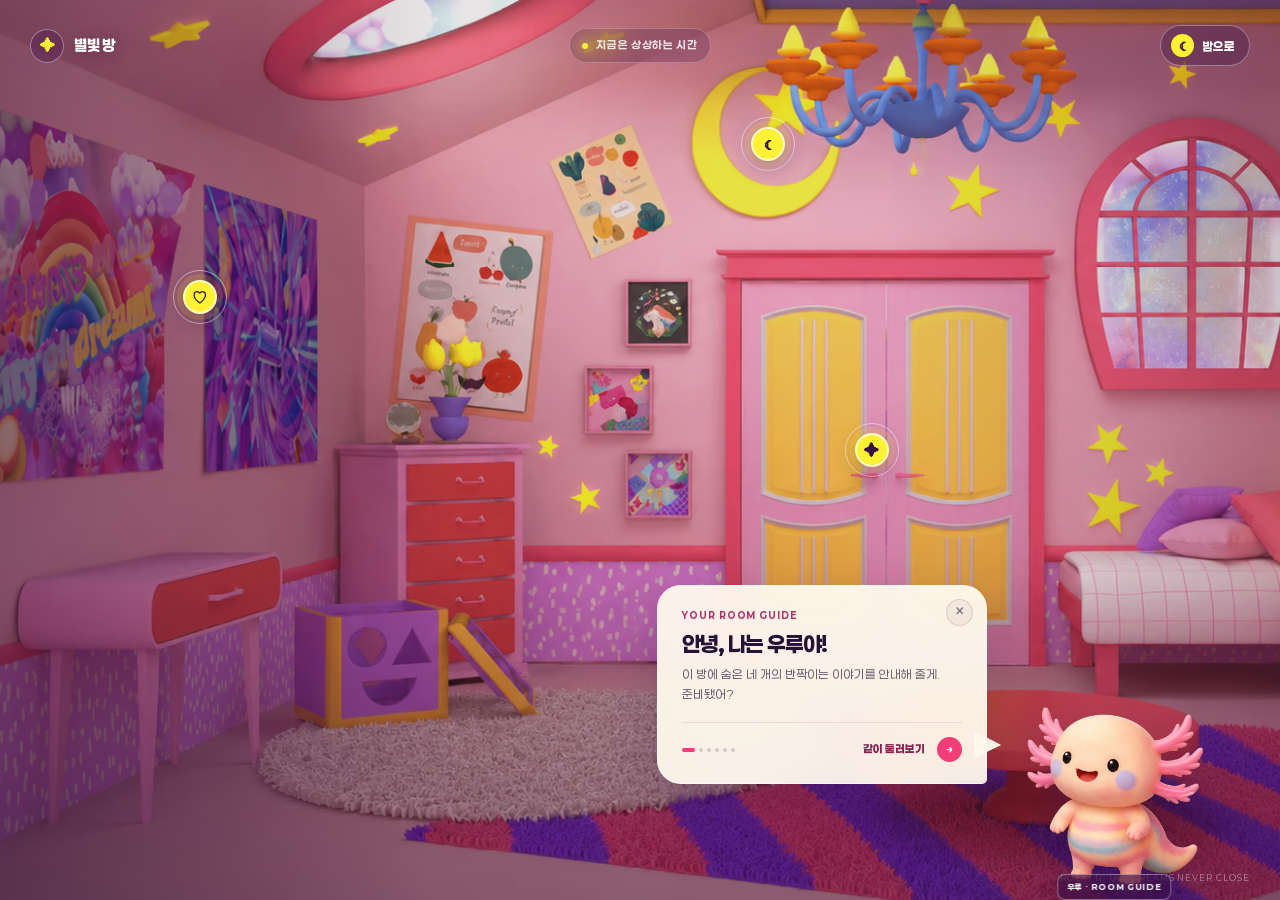
==== index.html @ 1eb63dc4 "Deploy Uru's starlight room" ====
<!DOCTYPE html><html lang="ko"><head><meta charSet="utf-8"/><meta name="viewport" content="width=device-width, initial-scale=1"/><link rel="stylesheet" href="/_next/static/chunks/13curycet.pk..css" data-precedence="next"/><link rel="preload" as="script" fetchPriority="low" href="/_next/static/chunks/0ht900cau6_ur.js"/><script src="/_next/static/chunks/0t2z5hkh7v~~b.js" async=""></script><script src="/_next/static/chunks/07lhk_q6pmm3r.js" async=""></script><script src="/_next/static/chunks/turbopack-0cek.dh0dqtgy.js" async=""></script><script src="/_next/static/chunks/0dbhjjzl8qfwv.js" async=""></script><script src="/_next/static/chunks/0el1u12swru8d.js" async=""></script><title>별빛 방 — 우루와 마음껏 상상하는 공간</title><meta name="description" content="우파루파 우루와 함께 달빛과 색깔이 말을 거는 인터랙티브 별빛 방을 둘러보세요."/><link rel="shortcut icon" href="/favicon.png"/><link rel="icon" href="/favicon.png"/><script src="/_next/static/chunks/03~yq9q893hmn.js" noModule=""></script></head><body><div hidden=""><!--$--><!--/$--></div><main class="room-page  guide-talking"><div class="room-viewport"><div class="room-stage" id="room" aria-label="별빛 방 전경"><picture><source srcSet="/starlight-room.avif" type="image/avif"/><source srcSet="/starlight-room.webp" type="image/webp"/><img class="room-image" src="/starlight-room.png" width="1672" height="941" loading="eager" fetchPriority="high" decoding="async" alt="달과 별, 알록달록한 그림으로 꾸며진 분홍빛 상상 속 방"/></picture><div class="color-wash" aria-hidden="true"></div><div class="lamp-glow" aria-hidden="true"></div><div class="sparkles" aria-hidden="true"><i class="sparkle sparkle-one">✦</i><i class="sparkle sparkle-two">✦</i><i class="sparkle sparkle-three">✦</i><i class="sparkle sparkle-four">✦</i></div><button class="hotspot " data-spot="moon" style="left:48%;top:16%;animation-delay:0s" type="button" aria-label="달빛 편지 열기"><span class="hotspot-ring"></span><span class="hotspot-dot">☾</span><span class="hotspot-label">달빛 편지</span></button><button class="hotspot " data-spot="wardrobe" style="left:54.5%;top:50%;animation-delay:0.35s" type="button" aria-label="상상의 옷장 열기"><span class="hotspot-ring"></span><span class="hotspot-dot">✦</span><span class="hotspot-label">상상의 옷장</span></button><button class="hotspot " data-spot="lamp" style="left:85.2%;top:56.5%;animation-delay:0.7s" type="button" aria-label="꿈꾸는 램프 열기"><span class="hotspot-ring"></span><span class="hotspot-dot">☀</span><span class="hotspot-label">꿈꾸는 램프</span></button><button class="hotspot " data-spot="gallery" style="left:12.5%;top:33%;animation-delay:1.0499999999999998s" type="button" aria-label="마음의 갤러리 열기"><span class="hotspot-ring"></span><span class="hotspot-dot">♡</span><span class="hotspot-label">마음의 갤러리</span></button></div></div><header class="topbar"><a class="brand" href="#room" aria-label="별빛 방 처음으로"><span class="brand-mark">✦</span><span>별빛 방</span></a><p class="room-status"><span></span> 지금은 상상하는 시간</p><button class="mode-toggle" type="button" aria-pressed="false" aria-label="밤 모드로 보기"><span aria-hidden="true">☾</span>밤으로</button></header><section class="welcome-card is-hidden" aria-label="별빛 방 소개"><p class="eyebrow">WELCOME TO MY LITTLE UNIVERSE</p><h1>오늘도,<br/>마음껏 상상해</h1><p class="welcome-copy">달빛이 번지고 색깔이 말을 거는 곳.<br/> 반짝이는 네 곳을 찾아 눌러보세요.</p><button class="explore-button" type="button">첫 번째 별 찾기 <span aria-hidden="true">↗</span></button></section><aside class="story-card " aria-live="polite" aria-hidden="true"></aside><div class="room-guide  is-speaking"><section class="guide-bubble" aria-live="polite" aria-label="우루의 방 안내"><button class="guide-close" type="button" aria-label="우루 안내 접기">×</button><div class="guide-mobile-header" aria-hidden="true"><span class="guide-mobile-avatar"><picture><source srcSet="/axolotl-guide.avif" type="image/avif"/><img src="/axolotl-guide.webp" width="768" height="768" decoding="async" alt=""/></picture></span><span>우루의 방 안내</span></div><p class="guide-kicker">YOUR ROOM GUIDE</p><h2>안녕, 나는 우루야!</h2><p class="guide-copy">이 방에 숨은 네 개의 반짝이는 이야기를 안내해 줄게. 준비됐어?</p><div class="guide-actions"><div class="guide-progress" aria-label="안내 1단계, 총 6단계"><span class="is-current"></span><span class=""></span><span class=""></span><span class=""></span><span class=""></span><span class=""></span></div><button class="guide-next" type="button">같이 둘러보기<!-- --> <span aria-hidden="true">→</span></button></div></section><button class="guide-character" type="button" aria-expanded="true" aria-label="우루 안내 접기"><span class="guide-name">우루 · ROOM GUIDE</span><picture><source srcSet="/axolotl-guide.avif" type="image/avif"/><img src="/axolotl-guide.webp" width="768" height="768" loading="eager" decoding="async" alt="웃으며 별빛 방을 안내하는 우파루파 우루"/></picture></button></div><div class="drag-hint" aria-hidden="true"><span>←</span> 방을 밀어 둘러보세요 <span>→</span></div><p class="signature">ROOM № 08 · DREAMS NEVER CLOSE</p></main><!--$--><!--/$--><script src="/_next/static/chunks/0ht900cau6_ur.js" id="_R_" async=""></script><script>(self.__next_f=self.__next_f||[]).push([0])</script><script>self.__next_f.push([1,"1:\"$Sreact.fragment\"\n2:I[39756,[\"/_next/static/chunks/0dbhjjzl8qfwv.js\"],\"default\"]\n3:I[37457,[\"/_next/static/chunks/0dbhjjzl8qfwv.js\"],\"default\"]\n4:I[47257,[\"/_next/static/chunks/0dbhjjzl8qfwv.js\"],\"ClientPageRoot\"]\n5:I[31713,[\"/_next/static/chunks/0dbhjjzl8qfwv.js\",\"/_next/static/chunks/0el1u12swru8d.js\"],\"default\"]\n8:I[97367,[\"/_next/static/chunks/0dbhjjzl8qfwv.js\"],\"OutletBoundary\"]\n9:\"$Sreact.suspense\"\nb:I[97367,[\"/_next/static/chunks/0dbhjjzl8qfwv.js\"],\"ViewportBoundary\"]\nd:I[97367,[\"/_next/static/chunks/0dbhjjzl8qfwv.js\"],\"MetadataBoundary\"]\nf:I[68027,[\"/_next/static/chunks/0dbhjjzl8qfwv.js\"],\"default\",1]\n:HL[\"/_next/static/chunks/13curycet.pk..css\",\"style\"]\n"])</script><script>self.__next_f.push([1,"0:{\"P\":null,\"c\":[\"\",\"\"],\"q\":\"\",\"i\":false,\"f\":[[[\"\",{\"children\":[\"__PAGE__\",{}]},\"$undefined\",\"$undefined\",16],[[\"$\",\"$1\",\"c\",{\"children\":[[[\"$\",\"link\",\"0\",{\"rel\":\"stylesheet\",\"href\":\"/_next/static/chunks/13curycet.pk..css\",\"precedence\":\"next\",\"crossOrigin\":\"$undefined\",\"nonce\":\"$undefined\"}],[\"$\",\"script\",\"script-0\",{\"src\":\"/_next/static/chunks/0dbhjjzl8qfwv.js\",\"async\":true,\"nonce\":\"$undefined\"}]],[\"$\",\"html\",null,{\"lang\":\"ko\",\"children\":[\"$\",\"body\",null,{\"children\":[\"$\",\"$L2\",null,{\"parallelRouterKey\":\"children\",\"error\":\"$undefined\",\"errorStyles\":\"$undefined\",\"errorScripts\":\"$undefined\",\"template\":[\"$\",\"$L3\",null,{}],\"templateStyles\":\"$undefined\",\"templateScripts\":\"$undefined\",\"notFound\":[[[\"$\",\"title\",null,{\"children\":\"404: This page could not be found.\"}],[\"$\",\"div\",null,{\"style\":{\"fontFamily\":\"system-ui,\\\"Segoe UI\\\",Roboto,Helvetica,Arial,sans-serif,\\\"Apple Color Emoji\\\",\\\"Segoe UI Emoji\\\"\",\"height\":\"100vh\",\"textAlign\":\"center\",\"display\":\"flex\",\"flexDirection\":\"column\",\"alignItems\":\"center\",\"justifyContent\":\"center\"},\"children\":[\"$\",\"div\",null,{\"children\":[[\"$\",\"style\",null,{\"dangerouslySetInnerHTML\":{\"__html\":\"body{color:#000;background:#fff;margin:0}.next-error-h1{border-right:1px solid rgba(0,0,0,.3)}@media (prefers-color-scheme:dark){body{color:#fff;background:#000}.next-error-h1{border-right:1px solid rgba(255,255,255,.3)}}\"}}],[\"$\",\"h1\",null,{\"className\":\"next-error-h1\",\"style\":{\"display\":\"inline-block\",\"margin\":\"0 20px 0 0\",\"padding\":\"0 23px 0 0\",\"fontSize\":24,\"fontWeight\":500,\"verticalAlign\":\"top\",\"lineHeight\":\"49px\"},\"children\":404}],[\"$\",\"div\",null,{\"style\":{\"display\":\"inline-block\"},\"children\":[\"$\",\"h2\",null,{\"style\":{\"fontSize\":14,\"fontWeight\":400,\"lineHeight\":\"49px\",\"margin\":0},\"children\":\"This page could not be found.\"}]}]]}]}]],[]],\"forbidden\":\"$undefined\",\"unauthorized\":\"$undefined\"}]}]}]]}],{\"children\":[[\"$\",\"$1\",\"c\",{\"children\":[[\"$\",\"$L4\",null,{\"Component\":\"$5\",\"serverProvidedParams\":{\"searchParams\":{},\"params\":{},\"promises\":[\"$@6\",\"$@7\"]}}],[[\"$\",\"script\",\"script-0\",{\"src\":\"/_next/static/chunks/0el1u12swru8d.js\",\"async\":true,\"nonce\":\"$undefined\"}]],[\"$\",\"$L8\",null,{\"children\":[\"$\",\"$9\",null,{\"name\":\"Next.MetadataOutlet\",\"children\":\"$@a\"}]}]]}],{},null,false,null]},null,false,null],[\"$\",\"$1\",\"h\",{\"children\":[null,[\"$\",\"$Lb\",null,{\"children\":\"$Lc\"}],[\"$\",\"div\",null,{\"hidden\":true,\"children\":[\"$\",\"$Ld\",null,{\"children\":[\"$\",\"$9\",null,{\"name\":\"Next.Metadata\",\"children\":\"$Le\"}]}]}],null]}],false]],\"m\":\"$undefined\",\"G\":[\"$f\",[[\"$\",\"link\",\"0\",{\"rel\":\"stylesheet\",\"href\":\"/_next/static/chunks/13curycet.pk..css\",\"precedence\":\"next\",\"crossOrigin\":\"$undefined\",\"nonce\":\"$undefined\"}]]],\"S\":true,\"h\":null,\"s\":\"$undefined\",\"l\":\"$undefined\",\"p\":\"$undefined\",\"d\":\"$undefined\",\"b\":\"lAg474sXfa2B7hm8dkRuy\"}\n"])</script><script>self.__next_f.push([1,"6:{}\n7:\"$0:f:0:1:1:children:0:props:children:0:props:serverProvidedParams:params\"\n"])</script><script>self.__next_f.push([1,"c:[[\"$\",\"meta\",\"0\",{\"charSet\":\"utf-8\"}],[\"$\",\"meta\",\"1\",{\"name\":\"viewport\",\"content\":\"width=device-width, initial-scale=1\"}]]\n"])</script><script>self.__next_f.push([1,"10:I[27201,[\"/_next/static/chunks/0dbhjjzl8qfwv.js\"],\"IconMark\"]\na:null\ne:[[\"$\",\"title\",\"0\",{\"children\":\"별빛 방 — 우루와 마음껏 상상하는 공간\"}],[\"$\",\"meta\",\"1\",{\"name\":\"description\",\"content\":\"우파루파 우루와 함께 달빛과 색깔이 말을 거는 인터랙티브 별빛 방을 둘러보세요.\"}],[\"$\",\"link\",\"2\",{\"rel\":\"shortcut icon\",\"href\":\"/favicon.png\"}],[\"$\",\"link\",\"3\",{\"rel\":\"icon\",\"href\":\"/favicon.png\"}],[\"$\",\"$L10\",\"4\",{}]]\n"])</script></body></html>
---- _next/static/chunks/13curycet.pk..css ----
@layer theme{:root,:host{--font-sans:ui-sans-serif, system-ui, sans-serif, "Apple Color Emoji", "Segoe UI Emoji", "Segoe UI Symbol", "Noto Color Emoji";--font-mono:ui-monospace, SFMono-Regular, Menlo, Monaco, Consolas, "Liberation Mono", "Courier New", monospace;--spacing:.25rem;--default-font-family:var(--font-sans);--default-mono-font-family:var(--font-mono)}}@layer base{*,:after,:before,::backdrop{box-sizing:border-box;border:0 solid;margin:0;padding:0}::file-selector-button{box-sizing:border-box;border:0 solid;margin:0;padding:0}html,:host{-webkit-text-size-adjust:100%;tab-size:4;line-height:1.5;font-family:var(--default-font-family,ui-sans-serif, system-ui, sans-serif, "Apple Color Emoji", "Segoe UI Emoji", "Segoe UI Symbol", "Noto Color Emoji");font-feature-settings:var(--default-font-feature-settings,normal);font-variation-settings:var(--default-font-variation-settings,normal);-webkit-tap-highlight-color:transparent}hr{height:0;color:inherit;border-top-width:1px}abbr:where([title]){-webkit-text-decoration:underline dotted;text-decoration:underline dotted}h1,h2,h3,h4,h5,h6{font-size:inherit;font-weight:inherit}a{color:inherit;-webkit-text-decoration:inherit;-webkit-text-decoration:inherit;-webkit-text-decoration:inherit;-webkit-text-decoration:inherit;text-decoration:inherit}b,strong{font-weight:bolder}code,kbd,samp,pre{font-family:var(--default-mono-font-family,ui-monospace, SFMono-Regular, Menlo, Monaco, Consolas, "Liberation Mono", "Courier New", monospace);font-feature-settings:var(--default-mono-font-feature-settings,normal);font-variation-settings:var(--default-mono-font-variation-settings,normal);font-size:1em}small{font-size:80%}sub,sup{vertical-align:baseline;font-size:75%;line-height:0;position:relative}sub{bottom:-.25em}sup{top:-.5em}table{text-indent:0;border-color:inherit;border-collapse:collapse}:-moz-focusring{outline:auto}progress{vertical-align:baseline}summary{display:list-item}ol,ul,menu{list-style:none}img,svg,video,canvas,audio,iframe,embed,object{vertical-align:middle;display:block}img,video{max-width:100%;height:auto}button,input,select,optgroup,textarea{font:inherit;font-feature-settings:inherit;font-variation-settings:inherit;letter-spacing:inherit;color:inherit;opacity:1;background-color:#0000;border-radius:0}::file-selector-button{font:inherit;font-feature-settings:inherit;font-variation-settings:inherit;letter-spacing:inherit;color:inherit;opacity:1;background-color:#0000;border-radius:0}:where(select:is([multiple],[size])) optgroup{font-weight:bolder}:where(select:is([multiple],[size])) optgroup option{padding-inline-start:20px}::file-selector-button{margin-inline-end:4px}::placeholder{opacity:1}@supports (not ((-webkit-appearance:-apple-pay-button))) or (contain-intrinsic-size:1px){::placeholder{color:currentColor}@supports (color:color-mix(in lab, red, red)){::placeholder{color:color-mix(in oklab, currentcolor 50%, transparent)}}}textarea{resize:vertical}::-webkit-search-decoration{-webkit-appearance:none}::-webkit-date-and-time-value{min-height:1lh;text-align:inherit}::-webkit-datetime-edit{display:inline-flex}::-webkit-datetime-edit-fields-wrapper{padding:0}::-webkit-datetime-edit{padding-block:0}::-webkit-datetime-edit-year-field{padding-block:0}::-webkit-datetime-edit-month-field{padding-block:0}::-webkit-datetime-edit-day-field{padding-block:0}::-webkit-datetime-edit-hour-field{padding-block:0}::-webkit-datetime-edit-minute-field{padding-block:0}::-webkit-datetime-edit-second-field{padding-block:0}::-webkit-datetime-edit-millisecond-field{padding-block:0}::-webkit-datetime-edit-meridiem-field{padding-block:0}::-webkit-calendar-picker-indicator{line-height:1}:-moz-ui-invalid{box-shadow:none}button,input:where([type=button],[type=reset],[type=submit]){appearance:button}::file-selector-button{appearance:button}::-webkit-inner-spin-button{height:auto}::-webkit-outer-spin-button{height:auto}[hidden]:where(:not([hidden=until-found])){display:none!important}}@layer components;@layer utilities{.static{position:static}.start{inset-inline-start:var(--spacing)}.table{display:table}.resize{resize:both}}@font-face{font-family:Paperlogy;src:url(/fonts/Paperlogy-4Regular.woff2)format("woff2");font-style:normal;font-weight:400;font-display:swap}@font-face{font-family:Paperlogy;src:url(/fonts/Paperlogy-5Medium.woff2)format("woff2");font-style:normal;font-weight:500;font-display:swap}@font-face{font-family:Paperlogy;src:url(/fonts/Paperlogy-6SemiBold.woff2)format("woff2");font-style:normal;font-weight:600;font-display:swap}@font-face{font-family:Paperlogy;src:url(/fonts/Paperlogy-7Bold.woff2)format("woff2");font-style:normal;font-weight:700;font-display:swap}@font-face{font-family:Paperlogy;src:url(/fonts/Paperlogy-8ExtraBold.woff2)format("woff2");font-style:normal;font-weight:800;font-display:swap}:root{--ink:#251236;--cream:#fff8ed;--pink:#f23e78;--yellow:#fff134;--purple:#7332b8}*{box-sizing:border-box}html,body{min-height:100%;margin:0}body{color:var(--cream);background:#321242;font-family:Paperlogy,Apple SD Gothic Neo,Noto Sans KR,sans-serif}button,a{-webkit-tap-highlight-color:transparent}button{font:inherit}.room-page{isolation:isolate;background:#d77891;height:100svh;min-height:600px;position:relative;overflow:hidden}.room-page:after{z-index:4;pointer-events:none;content:"";background:linear-gradient(90deg,#1e082b61 0%,#0000 34% 69%,#1c062824 100%),linear-gradient(#0000 64%,#19072459 100%);transition:background .8s,opacity .8s;position:absolute;inset:0}.room-viewport{scrollbar-width:none;position:absolute;inset:0;overflow:hidden}.room-viewport::-webkit-scrollbar{display:none}.room-stage{aspect-ratio:1672/941;width:max(100vw,177.68svh);min-height:100svh;margin-inline:auto;position:relative;overflow:hidden}.room-image{z-index:0;object-fit:cover;filter:saturate(.96)contrast(1.02)brightness(.9);width:100%;height:100%;transition:filter 1s,transform 1.5s cubic-bezier(.22,1,.36,1);position:absolute;inset:0;transform:scale(1.015)}.color-wash{z-index:1;pointer-events:none;mix-blend-mode:color;background:#fb5b8514;transition:background .8s;position:absolute;inset:0}.lamp-glow{z-index:2;aspect-ratio:1;opacity:.25;filter:blur(18px);background:radial-gradient(circle,#fff95bf2 0%,#ffe24c73 30%,#0000 70%);border-radius:50%;width:16%;transition:opacity .8s,transform .8s;position:absolute;top:42%;left:78%}.topbar{z-index:20;grid-template-columns:1fr auto 1fr;align-items:center;gap:24px;width:100%;padding:25px 30px;display:grid;position:absolute;top:0;left:0}.brand{color:#fff;letter-spacing:-.02em;text-shadow:0 2px 16px #35113957;justify-self:start;align-items:center;gap:10px;font-size:15px;font-weight:760;text-decoration:none;display:inline-flex}.brand-mark{width:34px;height:34px;color:var(--yellow);-webkit-backdrop-filter:blur(12px);backdrop-filter:blur(12px);background:#42124e52;border:1px solid #ffffff61;border-radius:50%;place-items:center;display:grid}.room-status{color:#ffffffd6;letter-spacing:.06em;-webkit-backdrop-filter:blur(12px);backdrop-filter:blur(12px);background:#41144d3d;border:1px solid #ffffff3d;border-radius:99px;align-items:center;gap:8px;margin:0;padding:8px 12px;font-size:11px;font-weight:650;display:flex}.room-status span{background:var(--yellow);width:6px;height:6px;box-shadow:0 0 12px var(--yellow);border-radius:50%}.mode-toggle{color:#fff;cursor:pointer;-webkit-backdrop-filter:blur(14px);backdrop-filter:blur(14px);background:#37104457;border:1px solid #ffffff57;border-radius:99px;justify-self:end;align-items:center;gap:8px;min-height:40px;padding:8px 14px 8px 10px;font-size:12px;font-weight:720;transition:background .25s,transform .25s;display:flex}.mode-toggle span{color:#3f194c;background:var(--yellow);border-radius:50%;place-items:center;width:23px;height:23px;font-size:14px;display:grid}.mode-toggle:hover{background:#37104485;transform:translateY(-2px)}.welcome-card,.story-card{z-index:15;-webkit-backdrop-filter:blur(20px)saturate(1.25);backdrop-filter:blur(20px)saturate(1.25);background:#3b114785;border:1px solid #ffffff57;width:min(408px,100vw - 48px);position:absolute;bottom:34px;box-shadow:0 26px 70px #2e082f47}.welcome-card{transform-origin:0 100%;border-radius:4px 30px 30px;padding:27px 29px 28px;transition:opacity .35s,transform .35s;left:30px}.welcome-card.is-hidden{pointer-events:none;opacity:0;transform:translateY(18px)scale(.97)}.eyebrow{color:#ffe72f;letter-spacing:.13em;margin:0 0 15px;font-family:Paperlogy,sans-serif;font-size:10px;font-weight:750}.welcome-card h1{color:#fffaf4;letter-spacing:-.065em;margin:0;font-size:clamp(35px,3vw,54px);font-weight:790;line-height:1.04}.welcome-copy{color:#ffffffc7;margin:18px 0 22px;font-size:13px;line-height:1.65}.explore-button{color:#361143;background:var(--yellow);cursor:pointer;border:0;border-radius:4px 17px 17px;justify-content:space-between;align-items:center;width:100%;min-height:48px;padding:0 17px;font-size:13px;font-weight:780;transition:transform .25s,background .25s;display:flex;box-shadow:0 10px 30px #ffe5242b}.explore-button:hover{background:#fff65e;transform:translateY(-2px)}.hotspot{z-index:8;color:#351044;cursor:pointer;background:0 0;border:0;border-radius:50%;place-items:center;width:38px;height:38px;padding:0;animation:3.2s ease-in-out infinite spot-bob;display:grid;position:absolute;transform:translate(-50%,-50%)}.hotspot-ring{opacity:.62;border:1px solid #fffc;border-radius:50%;animation:2.5s ease-out infinite spot-pulse;position:absolute;inset:-8px}.hotspot-dot{z-index:1;background:var(--yellow);border:2px solid #ffffffb8;border-radius:50%;place-items:center;width:34px;height:34px;font-size:15px;font-style:normal;font-weight:800;transition:transform .22s,background .22s;display:grid;position:relative;box-shadow:0 8px 22px #310e3d4d,0 0 0 6px #ffee2629}.hotspot-label{opacity:0;color:#fff;letter-spacing:-.02em;pointer-events:none;-webkit-backdrop-filter:blur(8px);backdrop-filter:blur(8px);background:#310d3da3;border:1px solid #ffffff4d;border-radius:9px;width:max-content;padding:7px 10px;font-size:10px;font-weight:680;transition:opacity .2s,transform .2s;position:absolute;top:calc(100% + 13px);left:50%;transform:translate(-50%,-4px)}.hotspot:hover .hotspot-dot,.hotspot.is-active .hotspot-dot{background:#fff875;transform:scale(1.14)rotate(8deg)}.hotspot:hover .hotspot-label,.hotspot:focus-visible .hotspot-label{opacity:1;transform:translate(-50%)}.hotspot:focus-visible,.mode-toggle:focus-visible,.explore-button:focus-visible,.close-button:focus-visible,.story-footer button:focus-visible,.guide-character:focus-visible,.guide-close:focus-visible,.guide-next:focus-visible{outline-offset:4px;outline:3px solid #fff}.story-card{pointer-events:none;opacity:0;border-radius:30px 4px 30px 30px;min-height:310px;padding:27px 29px 25px;transition:opacity .35s,transform .35s;right:30px;transform:translateY(22px)scale(.97)}.story-card.is-open{pointer-events:auto;opacity:1;transform:translateY(0)scale(1)}.close-button{color:#fff;cursor:pointer;background:#ffffff17;border:1px solid #ffffff40;border-radius:50%;place-items:center;width:31px;height:31px;font-size:20px;line-height:1;display:grid;position:absolute;top:18px;right:18px}.story-number{color:#ffffff80;letter-spacing:.12em;margin:0 0 22px;font-family:Paperlogy,sans-serif;font-size:10px}.story-symbol{color:var(--yellow);margin-bottom:9px;font-size:26px;line-height:1;display:block}.story-card h2{color:#fff;letter-spacing:-.055em;margin:0 0 13px;font-size:28px;font-weight:780}.story-card>p:not(.story-number){color:#ffffffc2;min-height:52px;margin:0;font-size:13px;line-height:1.7}.story-footer{border-top:1px solid #ffffff29;justify-content:space-between;align-items:center;gap:18px;margin-top:22px;padding-top:18px;display:flex}.story-footer>span{color:#ffffff70;font-size:10px}.story-footer button{color:var(--yellow);cursor:pointer;background:0 0;border:0;padding:0;font-size:12px;font-weight:740}.room-guide{--guide-facing:-1;z-index:18;pointer-events:none;align-items:flex-end;gap:15px;transition:right .55s cubic-bezier(.22,1,.36,1),left .55s cubic-bezier(.22,1,.36,1);display:flex;position:absolute;bottom:-10px;right:clamp(18px,4.2vw,72px)}.room-guide.is-touring{--guide-facing:1;flex-direction:row-reverse;left:clamp(18px,4.2vw,72px);right:auto}.guide-character{cursor:pointer;pointer-events:auto;filter:drop-shadow(0 20px 18px #340e3847);transform-origin:50% 100%;background:0 0;border:0;flex:none;width:clamp(170px,17.5vw,245px);padding:0;animation:.8s cubic-bezier(.22,1,.36,1) both guide-arrive,3.3s ease-in-out .8s infinite guide-float;position:relative}.guide-character:after{content:"";filter:blur(8px);background:#3d114233;border-radius:50%;height:8%;position:absolute;bottom:5%;left:17%;right:17%;transform:scaleY(.38)}.guide-character img{z-index:1;width:100%;height:auto;transform:scaleX(var(--guide-facing));transition:transform .25s;display:block;position:relative}.guide-character picture{display:block}.guide-character:hover img{transform:scaleX(var(--guide-facing)) rotate(-2deg) scale(1.025)}.guide-name{z-index:2;color:#fff;letter-spacing:.08em;-webkit-backdrop-filter:blur(10px);backdrop-filter:blur(10px);background:#3f124aa8;border:1px solid #ffffff61;border-radius:8px;width:max-content;padding:6px 9px;font-family:Paperlogy,sans-serif;font-size:8px;font-weight:720;position:absolute;bottom:10px;right:50%;transform:translate(50%)}.guide-bubble{width:min(330px,29vw);color:var(--ink);pointer-events:auto;transform-origin:100% 100%;-webkit-backdrop-filter:blur(18px)saturate(1.2);backdrop-filter:blur(18px)saturate(1.2);background:#fffaeff0;border:1px solid #ffffff80;border-radius:24px 24px 5px;margin-bottom:clamp(95px,14vh,150px);padding:23px 24px 21px;animation:.38s cubic-bezier(.22,1,.36,1) both bubble-pop;position:relative;box-shadow:0 22px 60px #310b3840}.room-guide.is-touring .guide-bubble{transform-origin:0 100%;border-radius:24px 24px 24px 5px}.guide-bubble:after{content:"";clip-path:polygon(0 0,100% 52%,0 100%);background:#fffaeff0;width:27px;height:27px;position:absolute;bottom:25px;right:-15px}.room-guide.is-touring .guide-bubble:after{clip-path:polygon(100% 0,0 52%,100% 100%);left:-15px;right:auto}.guide-close{color:#3012379e;cursor:pointer;background:#56245f0f;border:1px solid #471b4d21;border-radius:50%;place-items:center;width:27px;height:27px;padding:0 0 2px;font-size:18px;line-height:1;display:grid;position:absolute;top:13px;right:13px}.guide-mobile-header{display:none}.guide-kicker{color:#b22e67;letter-spacing:.1em;margin:0 30px 10px 0;font-family:Paperlogy,sans-serif;font-size:9px;font-weight:800}.guide-bubble h2{letter-spacing:-.055em;margin:0 0 9px;font-size:clamp(20px,1.65vw,27px);font-weight:800;line-height:1.15}.guide-copy{color:#2b1331b0;word-break:keep-all;margin:0;font-size:12px;line-height:1.65}.guide-actions{border-top:1px solid #44194b1a;justify-content:space-between;align-items:center;gap:14px;margin-top:17px;padding-top:14px;display:flex}.guide-progress{gap:4px;display:flex}.guide-progress span{background:#42184833;border-radius:50%;width:4px;height:4px;transition:width .25s,background .25s}.guide-progress span.is-current{background:var(--pink);border-radius:99px;width:13px}.guide-next{color:#8d2053;cursor:pointer;background:0 0;border:0;align-items:center;gap:12px;padding:0;font-size:11px;font-weight:800;display:inline-flex}.guide-next span{color:#fff;background:var(--pink);border-radius:50%;place-items:center;width:25px;height:25px;transition:transform .2s;display:grid}.guide-next:hover span{transform:translate(3px)}.signature{z-index:10;color:#ffffff7a;letter-spacing:.12em;margin:0;font-family:Paperlogy,sans-serif;font-size:8px;position:absolute;bottom:16px;right:30px}.drag-hint{z-index:12;color:#ffffffb3;align-items:center;gap:12px;font-size:10px;font-weight:650;display:none;position:absolute;bottom:19px;left:50%;transform:translate(-50%)}.sparkles{z-index:3;pointer-events:none;opacity:0;transition:opacity .8s;position:absolute;inset:0}.sparkle{color:#fff8a4;text-shadow:0 0 14px #ffe82e;font-style:normal;animation:1.8s ease-in-out infinite alternate twinkle;position:absolute}.sparkle-one{top:24%;left:34%}.sparkle-two{animation-delay:.5s;top:36%;left:70%}.sparkle-three{animation-delay:1s;top:68%;left:63%}.sparkle-four{animation-delay:1.35s;top:20%;left:88%}.is-night:after{background:linear-gradient(90deg,#1008347a,#180d442e),#190c4652}.is-night .room-image{filter:brightness(.58)saturate(.78)contrast(1.08)hue-rotate(8deg);transform:scale(1.025)}.is-night .color-wash{background:#3e2cb32b}.is-night .lamp-glow{opacity:.94;transform:scale(1.22)}.is-night .sparkles{opacity:1}@keyframes spot-bob{0%,to{margin-top:0}50%{margin-top:-6px}}@keyframes spot-pulse{0%{opacity:.7;transform:scale(.76)}70%,to{opacity:0;transform:scale(1.36)}}@keyframes twinkle{0%{opacity:.22;transform:scale(.65)rotate(-8deg)}to{opacity:1;transform:scale(1.15)rotate(8deg)}}@keyframes guide-arrive{0%{opacity:0;transform:translateY(28px)scale(.82)}to{opacity:1;transform:translateY(0)scale(1)}}@keyframes guide-float{0%,to{transform:translateY(0)rotate(0)}50%{transform:translateY(-7px)rotate(1deg)}}@keyframes bubble-pop{0%{opacity:0;transform:scale(.82)translateY(10px)}to{opacity:1;transform:scale(1)translateY(0)}}@media (max-width:1180px),(max-height:720px){.guide-talking .story-card{pointer-events:none;opacity:0;transform:translateY(22px)scale(.97)}}@media (max-width:760px){.room-page{min-height:100svh}.room-page:after{background:linear-gradient(#250a2e40,#0000 44%,#1b08258a)}.room-viewport{overscroll-behavior-x:contain;scroll-snap-type:x proximity;overflow-x:auto}.room-stage{scroll-snap-align:center;margin:0}.topbar{grid-template-columns:1fr auto;padding:17px}.room-status{display:none}.mode-toggle{min-height:44px;padding-right:11px}.brand-mark{width:32px;height:32px}.welcome-card,.story-card{width:auto;position:absolute;bottom:41px;left:14px;right:14px}.welcome-card{border-radius:4px 25px 25px;padding:22px 22px 21px}.welcome-card h1{font-size:clamp(36px,10vw,46px)}.welcome-copy{margin:14px 0 18px;font-size:12px}.story-card{bottom:max(12px, env(safe-area-inset-bottom));min-height:0;max-height:calc(100svh - 86px);padding:21px 20px max(20px, env(safe-area-inset-bottom));border-radius:24px 24px 8px;overflow-y:auto}.close-button{width:42px;height:42px;top:12px;right:12px}.story-number{margin-bottom:14px}.story-symbol{margin-bottom:6px}.story-card h2{margin-bottom:9px;font-size:24px}.story-card>p:not(.story-number){min-height:0;font-size:12px;line-height:1.6}.story-footer{margin-top:16px;padding-top:14px}.story-footer button{min-height:44px;padding-inline:8px}.signature{display:none}.drag-hint{display:flex}.hotspot-label{opacity:1;transform:translate(-50%)}.room-guide,.room-guide.is-touring{--guide-facing:-1;display:block;inset:0}.guide-character{width:118px;margin-left:auto;position:absolute;bottom:-4px;right:4px}.room-guide.is-speaking .guide-character{visibility:hidden;pointer-events:none}.guide-name{font-size:7px;bottom:7px}.guide-bubble,.room-guide.is-touring .guide-bubble{right:12px;bottom:max(12px, env(safe-area-inset-bottom));width:auto;max-height:calc(100svh - 86px);padding:17px 18px max(17px, env(safe-area-inset-bottom));transform-origin:bottom;border-radius:24px 24px 8px;margin:0;position:absolute;left:12px;overflow-y:auto}.guide-bubble:after,.room-guide.is-touring .guide-bubble:after{display:none}.guide-close{width:42px;height:42px;font-size:22px;top:12px;right:12px}.guide-mobile-header{color:#6f2650;align-items:center;gap:9px;margin:-4px 48px 10px -3px;font-size:11px;font-weight:700;display:flex}.guide-mobile-avatar{background:#ffd7dc;border:2px solid #ffffffd9;border-radius:50%;flex:none;place-items:center;width:42px;height:42px;display:grid;overflow:hidden;box-shadow:0 5px 14px #5c1f4829}.guide-mobile-avatar img{width:130%;max-width:none;transform:translateY(6%)}.guide-mobile-avatar picture{display:contents}.guide-bubble h2{font-size:21px}.guide-copy{font-size:11px}.guide-actions{margin-top:13px;padding-top:12px}.guide-next{min-height:44px}.guide-next span{width:34px;height:34px}.guide-talking .drag-hint{display:none}}@media (max-height:700px) and (min-width:761px){.room-page{min-height:100svh}.welcome-card,.story-card{bottom:24px}.welcome-card{padding:20px 24px 22px}.welcome-card h1{font-size:38px}.welcome-copy{margin:12px 0 16px}.story-card{min-height:274px;padding:22px 25px}.story-footer{margin-top:14px;padding-top:14px}.guide-character{width:140px}.guide-bubble{width:305px;margin-bottom:42px;padding:17px 19px 15px}.guide-bubble h2{font-size:21px}.guide-copy{line-height:1.52}.guide-close,.close-button{width:40px;height:40px}.guide-next{min-height:40px}}@media (prefers-reduced-motion:reduce){*,:before,:after{scroll-behavior:auto!important;transition-duration:.01ms!important;animation-duration:.01ms!important;animation-iteration-count:1!important}}
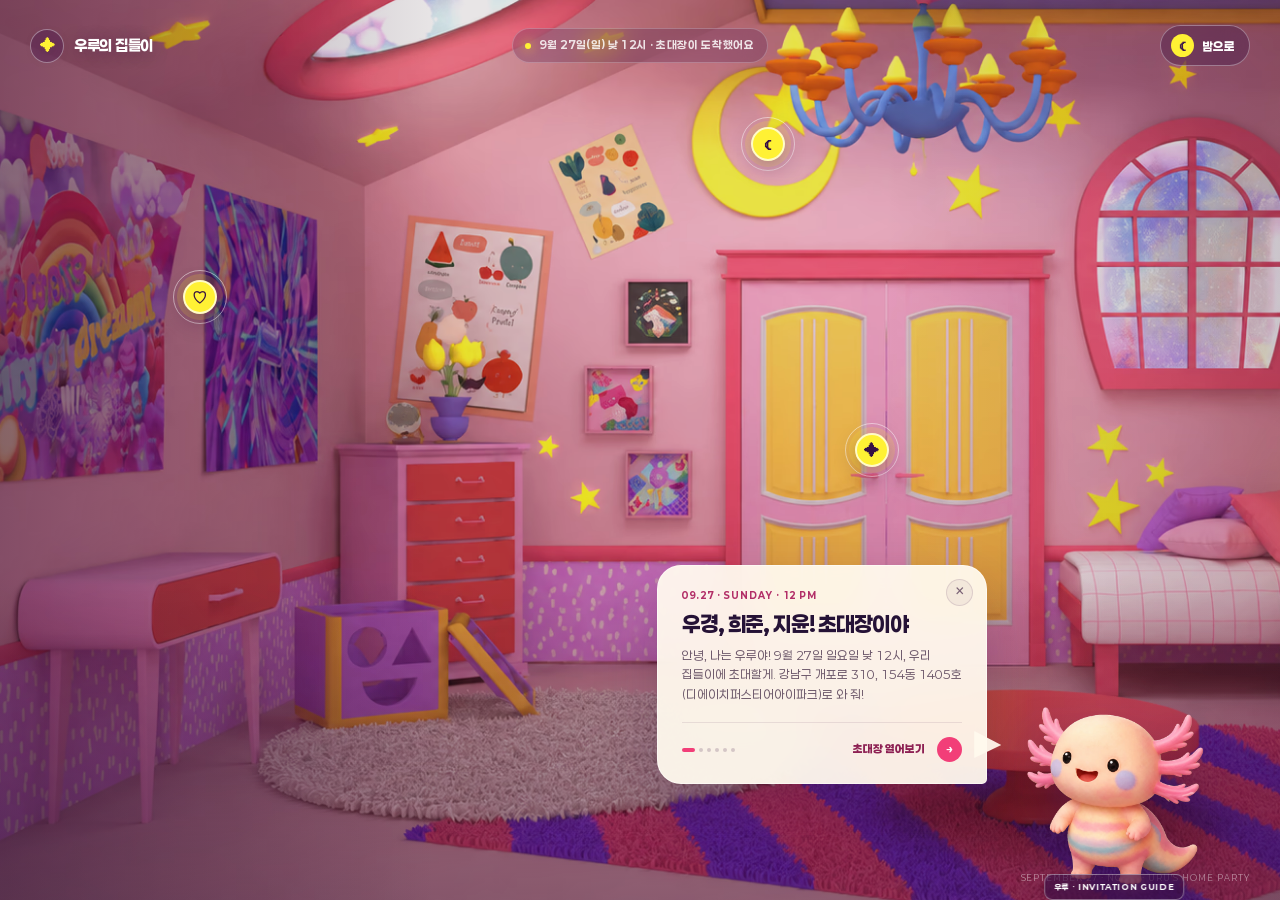
==== commit 3278ab60: "Publish Uru housewarming invitation" ====
--- a/index.html
+++ b/index.html
@@ -1 +1 @@
-<!DOCTYPE html><html lang="ko"><head><meta charSet="utf-8"/><meta name="viewport" content="width=device-width, initial-scale=1"/><link rel="stylesheet" href="/_next/static/chunks/13curycet.pk..css" data-precedence="next"/><link rel="preload" as="script" fetchPriority="low" href="/_next/static/chunks/0ht900cau6_ur.js"/><script src="/_next/static/chunks/0t2z5hkh7v~~b.js" async=""></script><script src="/_next/static/chunks/07lhk_q6pmm3r.js" async=""></script><script src="/_next/static/chunks/turbopack-0cek.dh0dqtgy.js" async=""></script><script src="/_next/static/chunks/0dbhjjzl8qfwv.js" async=""></script><script src="/_next/static/chunks/0el1u12swru8d.js" async=""></script><title>별빛 방 — 우루와 마음껏 상상하는 공간</title><meta name="description" content="우파루파 우루와 함께 달빛과 색깔이 말을 거는 인터랙티브 별빛 방을 둘러보세요."/><link rel="shortcut icon" href="/favicon.png"/><link rel="icon" href="/favicon.png"/><script src="/_next/static/chunks/03~yq9q893hmn.js" noModule=""></script></head><body><div hidden=""><!--$--><!--/$--></div><main class="room-page  guide-talking"><div class="room-viewport"><div class="room-stage" id="room" aria-label="별빛 방 전경"><picture><source srcSet="/starlight-room.avif" type="image/avif"/><source srcSet="/starlight-room.webp" type="image/webp"/><img class="room-image" src="/starlight-room.png" width="1672" height="941" loading="eager" fetchPriority="high" decoding="async" alt="달과 별, 알록달록한 그림으로 꾸며진 분홍빛 상상 속 방"/></picture><div class="color-wash" aria-hidden="true"></div><div class="lamp-glow" aria-hidden="true"></div><div class="sparkles" aria-hidden="true"><i class="sparkle sparkle-one">✦</i><i class="sparkle sparkle-two">✦</i><i class="sparkle sparkle-three">✦</i><i class="sparkle sparkle-four">✦</i></div><button class="hotspot " data-spot="moon" style="left:48%;top:16%;animation-delay:0s" type="button" aria-label="달빛 편지 열기"><span class="hotspot-ring"></span><span class="hotspot-dot">☾</span><span class="hotspot-label">달빛 편지</span></button><button class="hotspot " data-spot="wardrobe" style="left:54.5%;top:50%;animation-delay:0.35s" type="button" aria-label="상상의 옷장 열기"><span class="hotspot-ring"></span><span class="hotspot-dot">✦</span><span class="hotspot-label">상상의 옷장</span></button><button class="hotspot " data-spot="lamp" style="left:85.2%;top:56.5%;animation-delay:0.7s" type="button" aria-label="꿈꾸는 램프 열기"><span class="hotspot-ring"></span><span class="hotspot-dot">☀</span><span class="hotspot-label">꿈꾸는 램프</span></button><button class="hotspot " data-spot="gallery" style="left:12.5%;top:33%;animation-delay:1.0499999999999998s" type="button" aria-label="마음의 갤러리 열기"><span class="hotspot-ring"></span><span class="hotspot-dot">♡</span><span class="hotspot-label">마음의 갤러리</span></button></div></div><header class="topbar"><a class="brand" href="#room" aria-label="별빛 방 처음으로"><span class="brand-mark">✦</span><span>별빛 방</span></a><p class="room-status"><span></span> 지금은 상상하는 시간</p><button class="mode-toggle" type="button" aria-pressed="false" aria-label="밤 모드로 보기"><span aria-hidden="true">☾</span>밤으로</button></header><section class="welcome-card is-hidden" aria-label="별빛 방 소개"><p class="eyebrow">WELCOME TO MY LITTLE UNIVERSE</p><h1>오늘도,<br/>마음껏 상상해</h1><p class="welcome-copy">달빛이 번지고 색깔이 말을 거는 곳.<br/> 반짝이는 네 곳을 찾아 눌러보세요.</p><button class="explore-button" type="button">첫 번째 별 찾기 <span aria-hidden="true">↗</span></button></section><aside class="story-card " aria-live="polite" aria-hidden="true"></aside><div class="room-guide  is-speaking"><section class="guide-bubble" aria-live="polite" aria-label="우루의 방 안내"><button class="guide-close" type="button" aria-label="우루 안내 접기">×</button><div class="guide-mobile-header" aria-hidden="true"><span class="guide-mobile-avatar"><picture><source srcSet="/axolotl-guide.avif" type="image/avif"/><img src="/axolotl-guide.webp" width="768" height="768" decoding="async" alt=""/></picture></span><span>우루의 방 안내</span></div><p class="guide-kicker">YOUR ROOM GUIDE</p><h2>안녕, 나는 우루야!</h2><p class="guide-copy">이 방에 숨은 네 개의 반짝이는 이야기를 안내해 줄게. 준비됐어?</p><div class="guide-actions"><div class="guide-progress" aria-label="안내 1단계, 총 6단계"><span class="is-current"></span><span class=""></span><span class=""></span><span class=""></span><span class=""></span><span class=""></span></div><button class="guide-next" type="button">같이 둘러보기<!-- --> <span aria-hidden="true">→</span></button></div></section><button class="guide-character" type="button" aria-expanded="true" aria-label="우루 안내 접기"><span class="guide-name">우루 · ROOM GUIDE</span><picture><source srcSet="/axolotl-guide.avif" type="image/avif"/><img src="/axolotl-guide.webp" width="768" height="768" loading="eager" decoding="async" alt="웃으며 별빛 방을 안내하는 우파루파 우루"/></picture></button></div><div class="drag-hint" aria-hidden="true"><span>←</span> 방을 밀어 둘러보세요 <span>→</span></div><p class="signature">ROOM № 08 · DREAMS NEVER CLOSE</p></main><!--$--><!--/$--><script src="/_next/static/chunks/0ht900cau6_ur.js" id="_R_" async=""></script><script>(self.__next_f=self.__next_f||[]).push([0])</script><script>self.__next_f.push([1,"1:\"$Sreact.fragment\"\n2:I[39756,[\"/_next/static/chunks/0dbhjjzl8qfwv.js\"],\"default\"]\n3:I[37457,[\"/_next/static/chunks/0dbhjjzl8qfwv.js\"],\"default\"]\n4:I[47257,[\"/_next/static/chunks/0dbhjjzl8qfwv.js\"],\"ClientPageRoot\"]\n5:I[31713,[\"/_next/static/chunks/0dbhjjzl8qfwv.js\",\"/_next/static/chunks/0el1u12swru8d.js\"],\"default\"]\n8:I[97367,[\"/_next/static/chunks/0dbhjjzl8qfwv.js\"],\"OutletBoundary\"]\n9:\"$Sreact.suspense\"\nb:I[97367,[\"/_next/static/chunks/0dbhjjzl8qfwv.js\"],\"ViewportBoundary\"]\nd:I[97367,[\"/_next/static/chunks/0dbhjjzl8qfwv.js\"],\"MetadataBoundary\"]\nf:I[68027,[\"/_next/static/chunks/0dbhjjzl8qfwv.js\"],\"default\",1]\n:HL[\"/_next/static/chunks/13curycet.pk..css\",\"style\"]\n"])</script><script>self.__next_f.push([1,"0:{\"P\":null,\"c\":[\"\",\"\"],\"q\":\"\",\"i\":false,\"f\":[[[\"\",{\"children\":[\"__PAGE__\",{}]},\"$undefined\",\"$undefined\",16],[[\"$\",\"$1\",\"c\",{\"children\":[[[\"$\",\"link\",\"0\",{\"rel\":\"stylesheet\",\"href\":\"/_next/static/chunks/13curycet.pk..css\",\"precedence\":\"next\",\"crossOrigin\":\"$undefined\",\"nonce\":\"$undefined\"}],[\"$\",\"script\",\"script-0\",{\"src\":\"/_next/static/chunks/0dbhjjzl8qfwv.js\",\"async\":true,\"nonce\":\"$undefined\"}]],[\"$\",\"html\",null,{\"lang\":\"ko\",\"children\":[\"$\",\"body\",null,{\"children\":[\"$\",\"$L2\",null,{\"parallelRouterKey\":\"children\",\"error\":\"$undefined\",\"errorStyles\":\"$undefined\",\"errorScripts\":\"$undefined\",\"template\":[\"$\",\"$L3\",null,{}],\"templateStyles\":\"$undefined\",\"templateScripts\":\"$undefined\",\"notFound\":[[[\"$\",\"title\",null,{\"children\":\"404: This page could not be found.\"}],[\"$\",\"div\",null,{\"style\":{\"fontFamily\":\"system-ui,\\\"Segoe UI\\\",Roboto,Helvetica,Arial,sans-serif,\\\"Apple Color Emoji\\\",\\\"Segoe UI Emoji\\\"\",\"height\":\"100vh\",\"textAlign\":\"center\",\"display\":\"flex\",\"flexDirection\":\"column\",\"alignItems\":\"center\",\"justifyContent\":\"center\"},\"children\":[\"$\",\"div\",null,{\"children\":[[\"$\",\"style\",null,{\"dangerouslySetInnerHTML\":{\"__html\":\"body{color:#000;background:#fff;margin:0}.next-error-h1{border-right:1px solid rgba(0,0,0,.3)}@media (prefers-color-scheme:dark){body{color:#fff;background:#000}.next-error-h1{border-right:1px solid rgba(255,255,255,.3)}}\"}}],[\"$\",\"h1\",null,{\"className\":\"next-error-h1\",\"style\":{\"display\":\"inline-block\",\"margin\":\"0 20px 0 0\",\"padding\":\"0 23px 0 0\",\"fontSize\":24,\"fontWeight\":500,\"verticalAlign\":\"top\",\"lineHeight\":\"49px\"},\"children\":404}],[\"$\",\"div\",null,{\"style\":{\"display\":\"inline-block\"},\"children\":[\"$\",\"h2\",null,{\"style\":{\"fontSize\":14,\"fontWeight\":400,\"lineHeight\":\"49px\",\"margin\":0},\"children\":\"This page could not be found.\"}]}]]}]}]],[]],\"forbidden\":\"$undefined\",\"unauthorized\":\"$undefined\"}]}]}]]}],{\"children\":[[\"$\",\"$1\",\"c\",{\"children\":[[\"$\",\"$L4\",null,{\"Component\":\"$5\",\"serverProvidedParams\":{\"searchParams\":{},\"params\":{},\"promises\":[\"$@6\",\"$@7\"]}}],[[\"$\",\"script\",\"script-0\",{\"src\":\"/_next/static/chunks/0el1u12swru8d.js\",\"async\":true,\"nonce\":\"$undefined\"}]],[\"$\",\"$L8\",null,{\"children\":[\"$\",\"$9\",null,{\"name\":\"Next.MetadataOutlet\",\"children\":\"$@a\"}]}]]}],{},null,false,null]},null,false,null],[\"$\",\"$1\",\"h\",{\"children\":[null,[\"$\",\"$Lb\",null,{\"children\":\"$Lc\"}],[\"$\",\"div\",null,{\"hidden\":true,\"children\":[\"$\",\"$Ld\",null,{\"children\":[\"$\",\"$9\",null,{\"name\":\"Next.Metadata\",\"children\":\"$Le\"}]}]}],null]}],false]],\"m\":\"$undefined\",\"G\":[\"$f\",[[\"$\",\"link\",\"0\",{\"rel\":\"stylesheet\",\"href\":\"/_next/static/chunks/13curycet.pk..css\",\"precedence\":\"next\",\"crossOrigin\":\"$undefined\",\"nonce\":\"$undefined\"}]]],\"S\":true,\"h\":null,\"s\":\"$undefined\",\"l\":\"$undefined\",\"p\":\"$undefined\",\"d\":\"$undefined\",\"b\":\"lAg474sXfa2B7hm8dkRuy\"}\n"])</script><script>self.__next_f.push([1,"6:{}\n7:\"$0:f:0:1:1:children:0:props:children:0:props:serverProvidedParams:params\"\n"])</script><script>self.__next_f.push([1,"c:[[\"$\",\"meta\",\"0\",{\"charSet\":\"utf-8\"}],[\"$\",\"meta\",\"1\",{\"name\":\"viewport\",\"content\":\"width=device-width, initial-scale=1\"}]]\n"])</script><script>self.__next_f.push([1,"10:I[27201,[\"/_next/static/chunks/0dbhjjzl8qfwv.js\"],\"IconMark\"]\na:null\ne:[[\"$\",\"title\",\"0\",{\"children\":\"별빛 방 — 우루와 마음껏 상상하는 공간\"}],[\"$\",\"meta\",\"1\",{\"name\":\"description\",\"content\":\"우파루파 우루와 함께 달빛과 색깔이 말을 거는 인터랙티브 별빛 방을 둘러보세요.\"}],[\"$\",\"link\",\"2\",{\"rel\":\"shortcut icon\",\"href\":\"/favicon.png\"}],[\"$\",\"link\",\"3\",{\"rel\":\"icon\",\"href\":\"/favicon.png\"}],[\"$\",\"$L10\",\"4\",{}]]\n"])</script></body></html>+<!DOCTYPE html><html lang="ko"><head><meta charSet="utf-8"/><meta name="viewport" content="width=device-width, initial-scale=1"/><link rel="stylesheet" href="/_next/static/chunks/13curycet.pk..css" data-precedence="next"/><link rel="preload" as="script" fetchPriority="low" href="/_next/static/chunks/0ht900cau6_ur.js"/><script src="/_next/static/chunks/0t2z5hkh7v~~b.js" async=""></script><script src="/_next/static/chunks/07lhk_q6pmm3r.js" async=""></script><script src="/_next/static/chunks/turbopack-0cek.dh0dqtgy.js" async=""></script><script src="/_next/static/chunks/0dbhjjzl8qfwv.js" async=""></script><script src="/_next/static/chunks/0nlnmrlil60xd.js" async=""></script><title>우루의 집들이 초대장 — 9월 27일(일) 낮 12시</title><meta name="description" content="우루가 우경, 희준, 지윤을 9월 27일 일요일 낮 12시 집들이에 초대합니다. 드레스코드는 내 집 같은 편안함과 귀여운 한 스푼!"/><meta property="og:title" content="우루의 집들이 초대장 — 9월 27일(일) 낮 12시"/><meta property="og:description" content="우경, 희준, 지윤에게 보내는 우루의 집들이 초대장"/><meta property="og:url" content="https://marinart1994.github.io/"/><meta property="og:site_name" content="우루의 집들이"/><meta property="og:locale" content="ko_KR"/><meta property="og:image" content="https://marinart1994.github.io/og.jpg"/><meta property="og:image:width" content="600"/><meta property="og:image:height" content="315"/><meta property="og:image:alt" content="분홍빛 방에서 우루가 건네는 9월 27일 집들이 초대장"/><meta property="og:type" content="website"/><meta name="twitter:card" content="summary_large_image"/><meta name="twitter:title" content="우루의 집들이 초대장 — 9월 27일(일) 낮 12시"/><meta name="twitter:description" content="우경, 희준, 지윤에게 보내는 우루의 집들이 초대장"/><meta name="twitter:image" content="https://marinart1994.github.io/og.jpg"/><link rel="shortcut icon" href="/favicon.png"/><link rel="icon" href="/favicon.png"/><script src="/_next/static/chunks/03~yq9q893hmn.js" noModule=""></script></head><body><div hidden=""><!--$--><!--/$--></div><main class="room-page  guide-talking"><div class="room-viewport"><div class="room-stage" id="room" aria-label="우루의 집들이 공간"><picture><source srcSet="/starlight-room.avif" type="image/avif"/><source srcSet="/starlight-room.webp" type="image/webp"/><img class="room-image" src="/starlight-room.png" width="1672" height="941" loading="eager" fetchPriority="high" decoding="async" alt="달과 별, 알록달록한 그림으로 꾸며진 분홍빛 상상 속 방"/></picture><div class="color-wash" aria-hidden="true"></div><div class="lamp-glow" aria-hidden="true"></div><div class="sparkles" aria-hidden="true"><i class="sparkle sparkle-one">✦</i><i class="sparkle sparkle-two">✦</i><i class="sparkle sparkle-three">✦</i><i class="sparkle sparkle-four">✦</i></div><button class="hotspot " data-spot="moon" style="left:48%;top:16%;animation-delay:0s" type="button" aria-label="9월 27일 열기"><span class="hotspot-ring"></span><span class="hotspot-dot">☾</span><span class="hotspot-label">9월 27일</span></button><button class="hotspot " data-spot="wardrobe" style="left:54.5%;top:50%;animation-delay:0.35s" type="button" aria-label="드레스코드 열기"><span class="hotspot-ring"></span><span class="hotspot-dot">✦</span><span class="hotspot-label">드레스코드</span></button><button class="hotspot " data-spot="lamp" style="left:85.2%;top:56.5%;animation-delay:0.7s" type="button" aria-label="초대 손님 열기"><span class="hotspot-ring"></span><span class="hotspot-dot">☀</span><span class="hotspot-label">초대 손님</span></button><button class="hotspot " data-spot="gallery" style="left:12.5%;top:33%;animation-delay:1.0499999999999998s" type="button" aria-label="우루의 약속 열기"><span class="hotspot-ring"></span><span class="hotspot-dot">♡</span><span class="hotspot-label">우루의 약속</span></button></div></div><header class="topbar"><a class="brand" href="#room" aria-label="우루의 초대장 처음으로"><span class="brand-mark">✦</span><span>우루의 집들이</span></a><p class="room-status"><span></span> 9월 27일(일) 낮 12시 · 초대장이 도착했어요</p><button class="mode-toggle" type="button" aria-pressed="false" aria-label="밤 모드로 보기"><span aria-hidden="true">☾</span>밤으로</button></header><section class="welcome-card is-hidden" aria-label="우루의 집들이 초대장"><p class="eyebrow">URU&#x27;S HOUSEWARMING · 09.27 · 12 PM</p><h1>우루가 집들이에<br/>초대해!</h1><p class="welcome-copy">To. 우경, 희준, 지윤<br/> 강남구 개포로 310 · 154동 1405호</p><button class="explore-button" type="button">초대장 열어보기 <span aria-hidden="true">↗</span></button></section><aside class="story-card " aria-live="polite" aria-hidden="true"></aside><div class="room-guide  is-speaking"><section class="guide-bubble" aria-live="polite" aria-label="우루의 집들이 초대 안내"><button class="guide-close" type="button" aria-label="우루 안내 접기">×</button><div class="guide-mobile-header" aria-hidden="true"><span class="guide-mobile-avatar"><picture><source srcSet="/axolotl-guide.avif" type="image/avif"/><img src="/axolotl-guide.webp" width="768" height="768" decoding="async" alt=""/></picture></span><span>우루의 초대장</span></div><p class="guide-kicker">09.27 · SUNDAY · 12 PM</p><h2>우경, 희준, 지윤! 초대장이야</h2><p class="guide-copy">안녕, 나는 우루야! 9월 27일 일요일 낮 12시, 우리 집들이에 초대할게. 강남구 개포로 310, 154동 1405호 (디에이치퍼스티어아이파크)로 와 줘!</p><div class="guide-actions"><div class="guide-progress" aria-label="안내 1단계, 총 6단계"><span class="is-current"></span><span class=""></span><span class=""></span><span class=""></span><span class=""></span><span class=""></span></div><button class="guide-next" type="button">초대장 열어보기<!-- --> <span aria-hidden="true">→</span></button></div></section><button class="guide-character" type="button" aria-expanded="true" aria-label="우루 안내 접기"><span class="guide-name">우루 · INVITATION GUIDE</span><picture><source srcSet="/axolotl-guide.avif" type="image/avif"/><img src="/axolotl-guide.webp" width="768" height="768" loading="eager" decoding="async" alt="웃으며 별빛 방을 안내하는 우파루파 우루"/></picture></button></div><div class="drag-hint" aria-hidden="true"><span>←</span> 초대장을 밀어 둘러보세요 <span>→</span></div><p class="signature">SEPTEMBER 27 · NOON · URU&#x27;S HOME PARTY</p></main><!--$--><!--/$--><script src="/_next/static/chunks/0ht900cau6_ur.js" id="_R_" async=""></script><script>(self.__next_f=self.__next_f||[]).push([0])</script><script>self.__next_f.push([1,"1:\"$Sreact.fragment\"\n2:I[39756,[\"/_next/static/chunks/0dbhjjzl8qfwv.js\"],\"default\"]\n3:I[37457,[\"/_next/static/chunks/0dbhjjzl8qfwv.js\"],\"default\"]\n4:I[47257,[\"/_next/static/chunks/0dbhjjzl8qfwv.js\"],\"ClientPageRoot\"]\n5:I[31713,[\"/_next/static/chunks/0dbhjjzl8qfwv.js\",\"/_next/static/chunks/0nlnmrlil60xd.js\"],\"default\"]\n8:I[97367,[\"/_next/static/chunks/0dbhjjzl8qfwv.js\"],\"OutletBoundary\"]\n9:\"$Sreact.suspense\"\nb:I[97367,[\"/_next/static/chunks/0dbhjjzl8qfwv.js\"],\"ViewportBoundary\"]\nd:I[97367,[\"/_next/static/chunks/0dbhjjzl8qfwv.js\"],\"MetadataBoundary\"]\nf:I[68027,[\"/_next/static/chunks/0dbhjjzl8qfwv.js\"],\"default\",1]\n:HL[\"/_next/static/chunks/13curycet.pk..css\",\"style\"]\n"])</script><script>self.__next_f.push([1,"0:{\"P\":null,\"c\":[\"\",\"\"],\"q\":\"\",\"i\":false,\"f\":[[[\"\",{\"children\":[\"__PAGE__\",{}]},\"$undefined\",\"$undefined\",16],[[\"$\",\"$1\",\"c\",{\"children\":[[[\"$\",\"link\",\"0\",{\"rel\":\"stylesheet\",\"href\":\"/_next/static/chunks/13curycet.pk..css\",\"precedence\":\"next\",\"crossOrigin\":\"$undefined\",\"nonce\":\"$undefined\"}],[\"$\",\"script\",\"script-0\",{\"src\":\"/_next/static/chunks/0dbhjjzl8qfwv.js\",\"async\":true,\"nonce\":\"$undefined\"}]],[\"$\",\"html\",null,{\"lang\":\"ko\",\"children\":[\"$\",\"body\",null,{\"children\":[\"$\",\"$L2\",null,{\"parallelRouterKey\":\"children\",\"error\":\"$undefined\",\"errorStyles\":\"$undefined\",\"errorScripts\":\"$undefined\",\"template\":[\"$\",\"$L3\",null,{}],\"templateStyles\":\"$undefined\",\"templateScripts\":\"$undefined\",\"notFound\":[[[\"$\",\"title\",null,{\"children\":\"404: This page could not be found.\"}],[\"$\",\"div\",null,{\"style\":{\"fontFamily\":\"system-ui,\\\"Segoe UI\\\",Roboto,Helvetica,Arial,sans-serif,\\\"Apple Color Emoji\\\",\\\"Segoe UI Emoji\\\"\",\"height\":\"100vh\",\"textAlign\":\"center\",\"display\":\"flex\",\"flexDirection\":\"column\",\"alignItems\":\"center\",\"justifyContent\":\"center\"},\"children\":[\"$\",\"div\",null,{\"children\":[[\"$\",\"style\",null,{\"dangerouslySetInnerHTML\":{\"__html\":\"body{color:#000;background:#fff;margin:0}.next-error-h1{border-right:1px solid rgba(0,0,0,.3)}@media (prefers-color-scheme:dark){body{color:#fff;background:#000}.next-error-h1{border-right:1px solid rgba(255,255,255,.3)}}\"}}],[\"$\",\"h1\",null,{\"className\":\"next-error-h1\",\"style\":{\"display\":\"inline-block\",\"margin\":\"0 20px 0 0\",\"padding\":\"0 23px 0 0\",\"fontSize\":24,\"fontWeight\":500,\"verticalAlign\":\"top\",\"lineHeight\":\"49px\"},\"children\":404}],[\"$\",\"div\",null,{\"style\":{\"display\":\"inline-block\"},\"children\":[\"$\",\"h2\",null,{\"style\":{\"fontSize\":14,\"fontWeight\":400,\"lineHeight\":\"49px\",\"margin\":0},\"children\":\"This page could not be found.\"}]}]]}]}]],[]],\"forbidden\":\"$undefined\",\"unauthorized\":\"$undefined\"}]}]}]]}],{\"children\":[[\"$\",\"$1\",\"c\",{\"children\":[[\"$\",\"$L4\",null,{\"Component\":\"$5\",\"serverProvidedParams\":{\"searchParams\":{},\"params\":{},\"promises\":[\"$@6\",\"$@7\"]}}],[[\"$\",\"script\",\"script-0\",{\"src\":\"/_next/static/chunks/0nlnmrlil60xd.js\",\"async\":true,\"nonce\":\"$undefined\"}]],[\"$\",\"$L8\",null,{\"children\":[\"$\",\"$9\",null,{\"name\":\"Next.MetadataOutlet\",\"children\":\"$@a\"}]}]]}],{},null,false,null]},null,false,null],[\"$\",\"$1\",\"h\",{\"children\":[null,[\"$\",\"$Lb\",null,{\"children\":\"$Lc\"}],[\"$\",\"div\",null,{\"hidden\":true,\"children\":[\"$\",\"$Ld\",null,{\"children\":[\"$\",\"$9\",null,{\"name\":\"Next.Metadata\",\"children\":\"$Le\"}]}]}],null]}],false]],\"m\":\"$undefined\",\"G\":[\"$f\",[[\"$\",\"link\",\"0\",{\"rel\":\"stylesheet\",\"href\":\"/_next/static/chunks/13curycet.pk..css\",\"precedence\":\"next\",\"crossOrigin\":\"$undefined\",\"nonce\":\"$undefined\"}]]],\"S\":true,\"h\":null,\"s\":\"$undefined\",\"l\":\"$undefined\",\"p\":\"$undefined\",\"d\":\"$undefined\",\"b\":\"3fvT2xz8VARymNeBl2TFK\"}\n"])</script><script>self.__next_f.push([1,"6:{}\n7:\"$0:f:0:1:1:children:0:props:children:0:props:serverProvidedParams:params\"\n"])</script><script>self.__next_f.push([1,"c:[[\"$\",\"meta\",\"0\",{\"charSet\":\"utf-8\"}],[\"$\",\"meta\",\"1\",{\"name\":\"viewport\",\"content\":\"width=device-width, initial-scale=1\"}]]\n"])</script><script>self.__next_f.push([1,"10:I[27201,[\"/_next/static/chunks/0dbhjjzl8qfwv.js\"],\"IconMark\"]\na:null\n"])</script><script>self.__next_f.push([1,"e:[[\"$\",\"title\",\"0\",{\"children\":\"우루의 집들이 초대장 — 9월 27일(일) 낮 12시\"}],[\"$\",\"meta\",\"1\",{\"name\":\"description\",\"content\":\"우루가 우경, 희준, 지윤을 9월 27일 일요일 낮 12시 집들이에 초대합니다. 드레스코드는 내 집 같은 편안함과 귀여운 한 스푼!\"}],[\"$\",\"meta\",\"2\",{\"property\":\"og:title\",\"content\":\"우루의 집들이 초대장 — 9월 27일(일) 낮 12시\"}],[\"$\",\"meta\",\"3\",{\"property\":\"og:description\",\"content\":\"우경, 희준, 지윤에게 보내는 우루의 집들이 초대장\"}],[\"$\",\"meta\",\"4\",{\"property\":\"og:url\",\"content\":\"https://marinart1994.github.io/\"}],[\"$\",\"meta\",\"5\",{\"property\":\"og:site_name\",\"content\":\"우루의 집들이\"}],[\"$\",\"meta\",\"6\",{\"property\":\"og:locale\",\"content\":\"ko_KR\"}],[\"$\",\"meta\",\"7\",{\"property\":\"og:image\",\"content\":\"https://marinart1994.github.io/og.jpg\"}],[\"$\",\"meta\",\"8\",{\"property\":\"og:image:width\",\"content\":\"600\"}],[\"$\",\"meta\",\"9\",{\"property\":\"og:image:height\",\"content\":\"315\"}],[\"$\",\"meta\",\"10\",{\"property\":\"og:image:alt\",\"content\":\"분홍빛 방에서 우루가 건네는 9월 27일 집들이 초대장\"}],[\"$\",\"meta\",\"11\",{\"property\":\"og:type\",\"content\":\"website\"}],[\"$\",\"meta\",\"12\",{\"name\":\"twitter:card\",\"content\":\"summary_large_image\"}],[\"$\",\"meta\",\"13\",{\"name\":\"twitter:title\",\"content\":\"우루의 집들이 초대장 — 9월 27일(일) 낮 12시\"}],[\"$\",\"meta\",\"14\",{\"name\":\"twitter:description\",\"content\":\"우경, 희준, 지윤에게 보내는 우루의 집들이 초대장\"}],[\"$\",\"meta\",\"15\",{\"name\":\"twitter:image\",\"content\":\"https://marinart1994.github.io/og.jpg\"}],[\"$\",\"link\",\"16\",{\"rel\":\"shortcut icon\",\"href\":\"/favicon.png\"}],[\"$\",\"link\",\"17\",{\"rel\":\"icon\",\"href\":\"/favicon.png\"}],[\"$\",\"$L10\",\"18\",{}]]\n"])</script></body></html>
